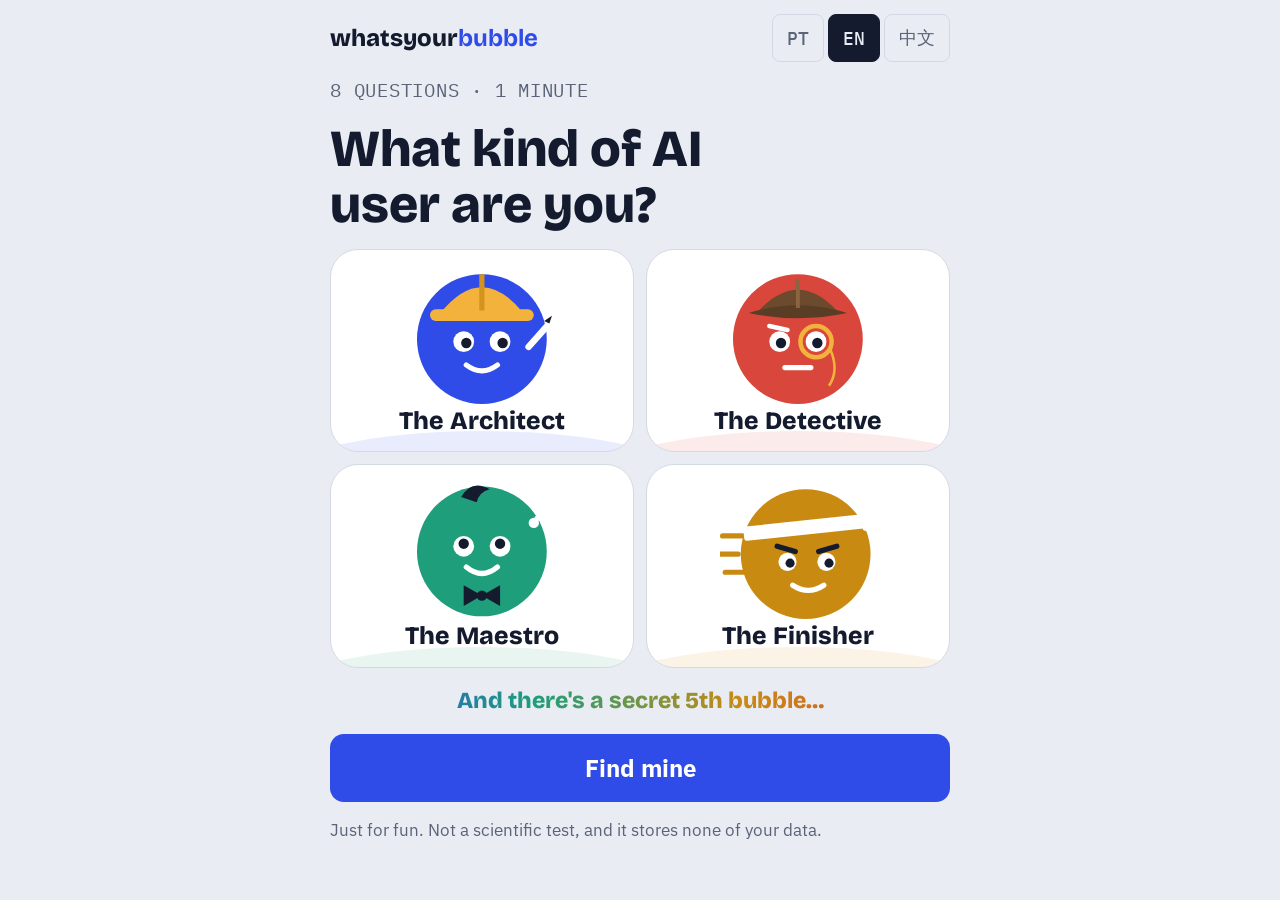
==== index.html @ 01366360 "whatsyourbubble: quiz de IA multi-idioma com mascotes, bolha secreta, compartilhamento e stories Co-" ====
<!doctype html>
<html><head><meta charset="utf-8"><meta name="viewport" content="width=device-width, initial-scale=1">
<title>What's your bubble?</title>
<meta property="og:title" content="What's your bubble?">
<meta property="og:description" content="What kind of AI user are you? / Que tipo de usuário de IA é você?">
<meta property="og:image" content="https://whatsyourbubble.com/ai/og/default.png">
<meta name="twitter:card" content="summary_large_image">
<meta http-equiv="refresh" content="0; url=/ai/">
<script>location.replace('/ai/'+location.search)</script>
</head><body><a href="/ai/">What's your bubble?</a></body></html>
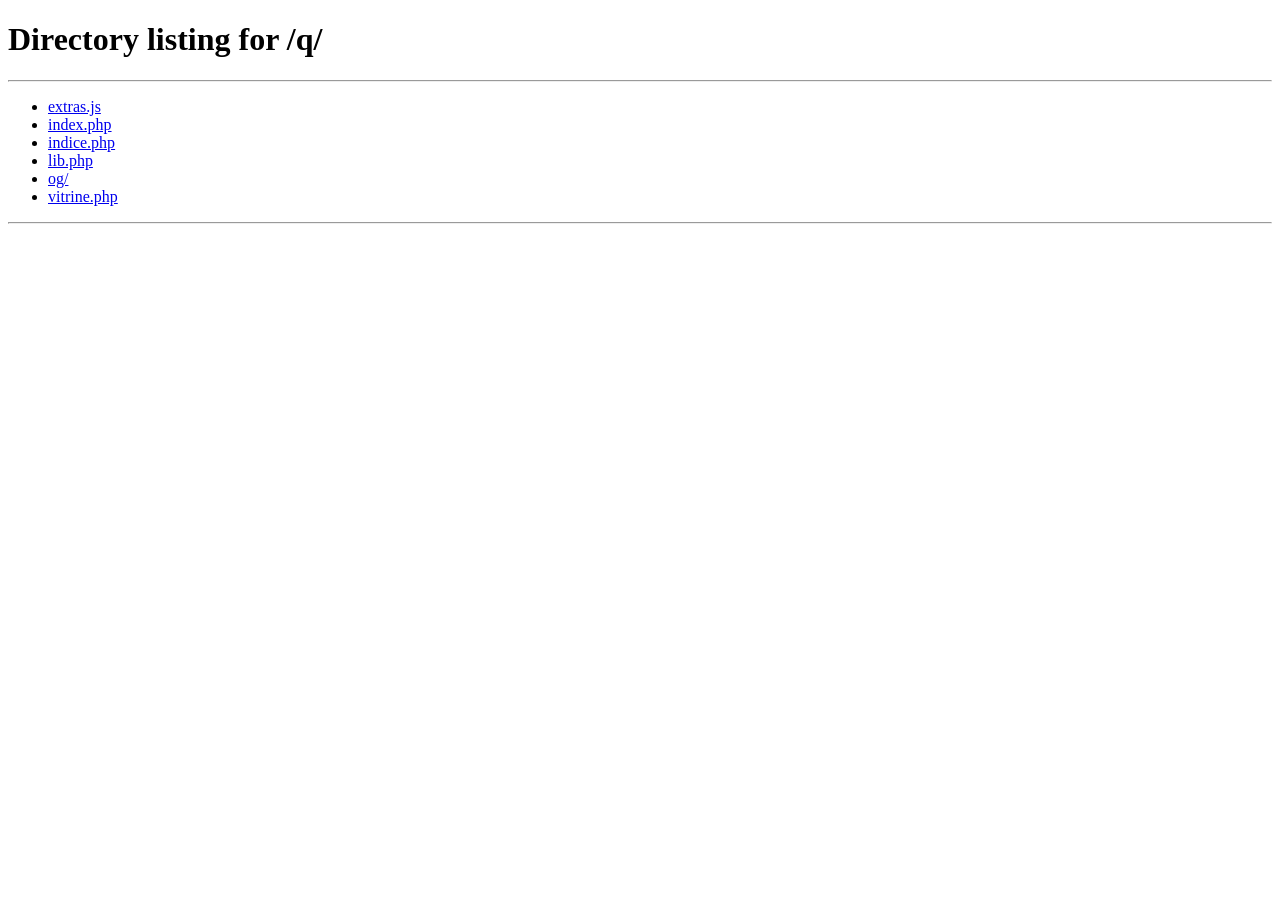
==== commit 97b66058: "Vitrine com todos os quizzes, coleção de bolhas e próximo quiz - /q/ sem ?s= mostra a vitrine: novos" ====
--- a/index.html
+++ b/index.html
@@ -1,10 +1,13 @@
 <!doctype html>
 <html><head><meta charset="utf-8"><meta name="viewport" content="width=device-width, initial-scale=1">
-<title>What's your bubble?</title>
-<meta property="og:title" content="What's your bubble?">
-<meta property="og:description" content="What kind of AI user are you? / Que tipo de usuário de IA é você?">
-<meta property="og:image" content="https://whatsyourbubble.com/ai/og/default.png">
+<title>What's your bubble? · Qual é a sua bolha?</title>
+<meta property="og:title" content="What's your bubble? · Qual é a sua bolha?">
+<meta property="og:description" content="Quizzes de 1 minuto. As mesmas 4 bolhas, um tema novo todo dia. · 1-minute quizzes, a new theme every day.">
+<meta property="og:image" content="https://whatsyourbubble.com/q/og/default.png">
 <meta name="twitter:card" content="summary_large_image">
-<meta http-equiv="refresh" content="0; url=/ai/">
-<script>location.replace('/ai/'+location.search)</script>
-</head><body><a href="/ai/">What's your bubble?</a></body></html>
+<meta http-equiv="refresh" content="0; url=/q/">
+<script>
+// Links antigos com resultado (?r=) eram do quiz de IA; o resto vai pra vitrine.
+var q=new URLSearchParams(location.search);location.replace((q.has('r')?'/ai/':'/q/')+location.search);
+</script>
+</head><body><a href="/q/">What's your bubble?</a></body></html>
